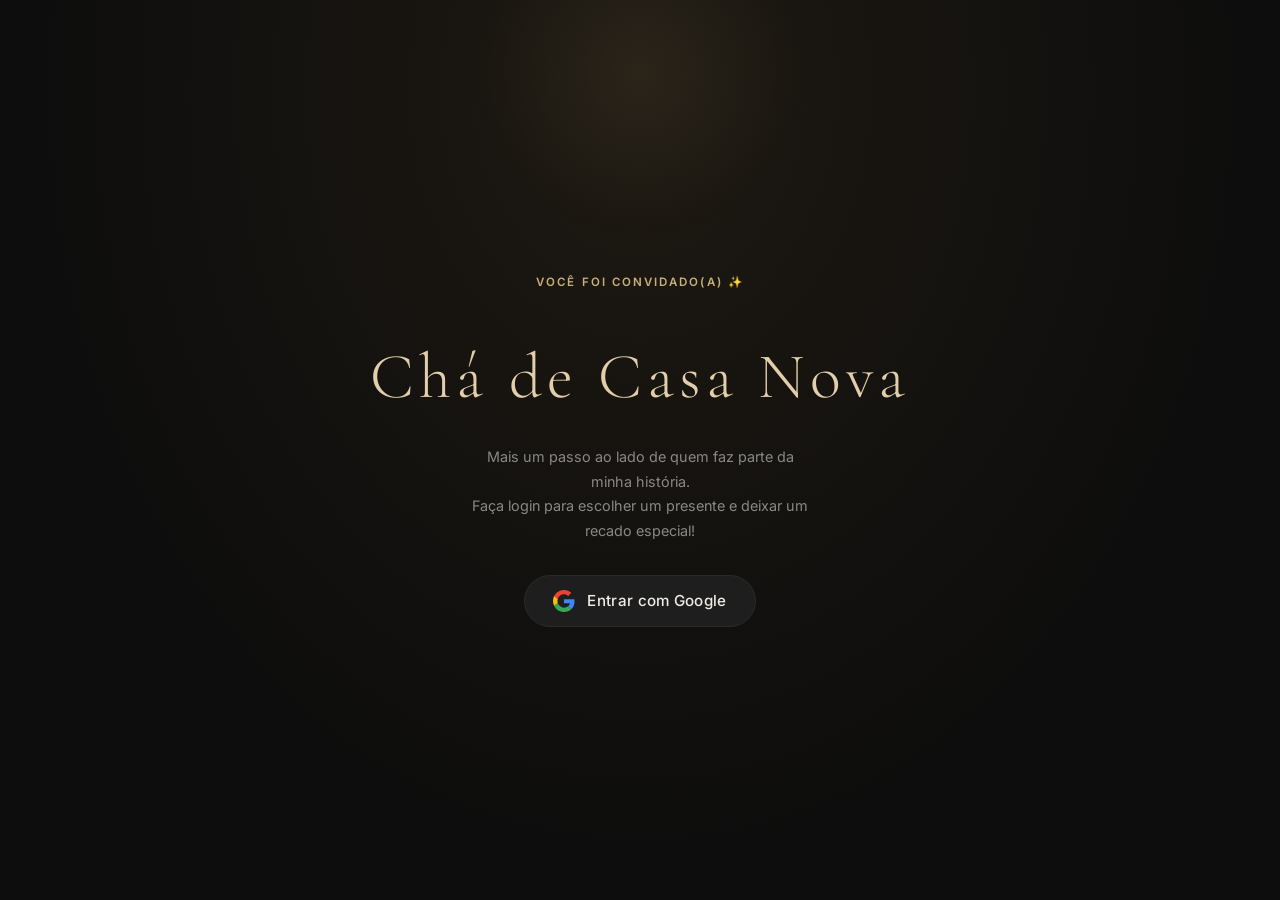
==== index.html @ faba31ab "feat: Cha de Casa Nova - cardapio de presentes e mural de recados" ====
<!DOCTYPE html>
<html lang="pt-BR">
<head>
  <meta charset="UTF-8" />
  <meta name="viewport" content="width=device-width, initial-scale=1.0" />
  <title>Chá de Casa Nova 🏡</title>
  <meta name="description" content="Cardápio de presentes e mural de recados para o Chá de Casa Nova. Entre com sua conta Google para participar!" />
  <link rel="preconnect" href="https://fonts.googleapis.com" />
  <link rel="preconnect" href="https://fonts.gstatic.com" crossorigin />
  <link rel="stylesheet" href="style.css" />

  <!-- Favicon emoji -->
  <link rel="icon" href="data:image/svg+xml,<svg xmlns='http://www.w3.org/2000/svg' viewBox='0 0 100 100'><text y='.9em' font-size='90'>🏡</text></svg>" />
</head>
<body>

<!-- ── Login Overlay ──────────────────────────────────── -->
<div id="login-overlay">
  <div class="hero-ornament hero-ornament--top"></div>
  <p class="hero-tag">Você foi convidado(a) ✨</p>
  <h1 class="login-logo">Chá de Casa Nova</h1>
  <p class="login-sub">
    Mais um passo ao lado de quem faz parte da minha história.<br/>
    Faça login para escolher um presente e deixar um recado especial!
  </p>
  <button class="btn-google" id="btn-login">
    <!-- Google G icon -->
    <svg viewBox="0 0 48 48" xmlns="http://www.w3.org/2000/svg">
      <path fill="#EA4335" d="M24 9.5c3.54 0 6.71 1.22 9.21 3.6l6.85-6.85C35.9 2.38 30.47 0 24 0 14.62 0 6.51 5.38 2.56 13.22l7.98 6.19C12.43 13.72 17.74 9.5 24 9.5z"/>
      <path fill="#4285F4" d="M46.98 24.55c0-1.57-.15-3.09-.38-4.55H24v9.02h12.94c-.58 2.96-2.26 5.48-4.78 7.18l7.73 6c4.51-4.18 7.09-10.36 7.09-17.65z"/>
      <path fill="#FBBC05" d="M10.53 28.59c-.48-1.45-.76-2.99-.76-4.59s.27-3.14.76-4.59l-7.98-6.19C.92 16.46 0 20.12 0 24c0 3.88.92 7.54 2.56 10.78l7.97-6.19z"/>
      <path fill="#34A853" d="M24 48c6.48 0 11.93-2.13 15.89-5.81l-7.73-6c-2.15 1.45-4.92 2.3-8.16 2.3-6.26 0-11.57-4.22-13.47-9.91l-7.98 6.19C6.51 42.62 14.62 48 24 48z"/>
      <path fill="none" d="M0 0h48v48H0z"/>
    </svg>
    Entrar com Google
  </button>
</div>

<!-- ── App ────────────────────────────────────────────── -->
<div id="app" style="display:none;">

  <!-- User Bar -->
  <div id="user-bar" class="hidden">
    <img class="user-avatar" id="user-avatar" src="" alt="Foto" />
    <span class="user-name" id="user-name">…</span>
    <a href="admin.html" id="admin-link" style="display:none; font-size:.78rem; color:var(--gold); text-decoration:none; margin-right:.5rem;">Admin ↗</a>
    <button class="btn-signout" id="btn-signout">Sair</button>
  </div>

  <!-- Hero Header -->
  <header id="hero">
    <div class="hero-ornament hero-ornament--top"></div>
    <p class="hero-tag">Chá de Casa Nova 🏡</p>
    <h1 class="hero-title">Um novo <span>lar</span>,<br/>um novo começo.</h1>
    <p class="hero-msg">
      Mais um passo ao lado de quem faz parte da minha história.
      Venha viver esse momento comigo! 🏡✨
    </p>
    <div class="hero-details">
      <span class="hero-detail">
        <svg viewBox="0 0 24 24" fill="none" stroke="currentColor" stroke-width="2"><path d="M12 2C8.13 2 5 5.13 5 9c0 5.25 7 13 7 13s7-7.75 7-13c0-3.87-3.13-7-7-7zm0 9.5c-1.38 0-2.5-1.12-2.5-2.5s1.12-2.5 2.5-2.5 2.5 1.12 2.5 2.5-1.12 2.5-2.5 2.5z"/></svg>
        Rua Dom Pedro II, Nº 91, Centro
      </span>
      <span class="hero-detail">
        <svg viewBox="0 0 24 24" fill="none" stroke="currentColor" stroke-width="2"><rect x="3" y="4" width="18" height="18" rx="2" ry="2"/><line x1="16" y1="2" x2="16" y2="6"/><line x1="8" y1="2" x2="8" y2="6"/><line x1="3" y1="10" x2="21" y2="10"/></svg>
        29 de Março de 2026
      </span>
      <span class="hero-detail">
        <svg viewBox="0 0 24 24" fill="none" stroke="currentColor" stroke-width="2"><circle cx="12" cy="12" r="10"/><polyline points="12 6 12 12 16 14"/></svg>
        15h00
      </span>
    </div>
  </header>

  <!-- Gift Section -->
  <main class="section" id="gifts-section">
    <span class="section-label">Cardápio de Presentes</span>
    <h2 class="section-title">Qual item você escolhe?</h2>
    <p class="section-desc">
      Clique em "Escolher" para reservar um item. Apenas um item por vez.
      Você pode trocar sua escolha quando quiser.
    </p>
    <div id="gift-grid">
      <div class="spinner"></div>
    </div>
  </main>

  <div class="divider"></div>

  <!-- Message Board -->
  <section id="message-section">
    <div class="section">
      <span class="section-label">Mural de Recados</span>
      <h2 class="section-title">Deixe sua mensagem especial</h2>
      <p class="section-desc">
        Deixe aqui um desejo, dica ou palavra especial para essa nova etapa. 💬
      </p>
      <div class="msg-form">
        <textarea
          class="msg-textarea"
          id="msg-input"
          placeholder="Escreva sua mensagem... (ex: Que seu novo lar seja cheio de amor e alegria!)"
          maxlength="300"
          rows="3"
        ></textarea>
        <button class="btn-send" id="btn-send-msg">Enviar ✈</button>
      </div>
    </div>

    <!-- Balloon Mural -->
    <div id="mural">
      <p class="mural-empty" id="mural-empty">As mensagens dos convidados aparecerão aqui ✨</p>
    </div>
  </section>

  <footer>
    Feito com 🤍 para celebrar essa nova fase &nbsp;·&nbsp;
    <span>Chá de Casa Nova 2026</span>
  </footer>
</div>

<!-- Toast -->
<div id="toast"></div>

<script type="module" src="index.js"></script>
</body>
</html>
---- style.css ----
/* style.css — Chá de Casa Nova */

/* ── Google Fonts ─────────────────────────────────────── */
@import url('https://fonts.googleapis.com/css2?family=Cormorant+Garamond:ital,wght@0,300;0,400;0,600;1,300;1,400&family=Inter:wght@300;400;500;600&display=swap');

/* ── Design Tokens ────────────────────────────────────── */
:root {
  --bg:          #0d0d0d;
  --surface:     #141414;
  --surface2:    #1e1e1e;
  --border:      #2a2a2a;
  --gold:        #c9b07a;
  --gold-light:  #e2ceaa;
  --text:        #f0ebe4;
  --text-muted:  #888;
  --text-dim:    #555;
  --white:       #ffffff;
  --radius:      14px;
  --radius-sm:   8px;
  --shadow:      0 4px 32px rgba(0,0,0,.55);
  --font-serif:  'Cormorant Garamond', Georgia, serif;
  --font-sans:   'Inter', system-ui, sans-serif;
  --transition:  .25s ease;
}

/* ── Reset ────────────────────────────────────────────── */
*, *::before, *::after { box-sizing: border-box; margin: 0; padding: 0; }
html { scroll-behavior: smooth; }

body {
  font-family: var(--font-sans);
  background: var(--bg);
  color: var(--text);
  min-height: 100vh;
  line-height: 1.6;
  -webkit-font-smoothing: antialiased;
}

img { display: block; max-width: 100%; }
button { cursor: pointer; font-family: inherit; }

/* ── Login Overlay ────────────────────────────────────── */
#login-overlay {
  position: fixed;
  inset: 0;
  z-index: 200;
  display: flex;
  flex-direction: column;
  align-items: center;
  justify-content: center;
  gap: 2rem;
  background: radial-gradient(ellipse at 50% 10%, #1e1912 0%, #0d0d0d 70%);
  text-align: center;
  padding: 2rem;
}

#login-overlay.hidden { display: none; }

.login-logo {
  font-family: var(--font-serif);
  font-size: clamp(2.4rem, 6vw, 4rem);
  font-weight: 300;
  letter-spacing: .08em;
  color: var(--gold-light);
  line-height: 1.15;
}

.login-sub {
  font-size: .9rem;
  color: var(--text-muted);
  max-width: 340px;
  line-height: 1.7;
}

.btn-google {
  display: flex;
  align-items: center;
  gap: .75rem;
  padding: .85rem 1.8rem;
  background: var(--surface2);
  border: 1px solid var(--border);
  border-radius: 50px;
  color: var(--text);
  font-size: .95rem;
  font-weight: 500;
  letter-spacing: .02em;
  transition: background var(--transition), border-color var(--transition), transform var(--transition);
}

.btn-google:hover {
  background: #2a2a2a;
  border-color: var(--gold);
  transform: translateY(-2px);
}

.btn-google svg { width: 22px; height: 22px; flex-shrink: 0; }

/* ── Layout Wrapper ───────────────────────────────────── */
#app { display: flex; flex-direction: column; min-height: 100vh; }

/* ── Hero Header ──────────────────────────────────────── */
#hero {
  position: relative;
  display: flex;
  flex-direction: column;
  align-items: center;
  justify-content: center;
  text-align: center;
  padding: 5rem 1.5rem 4rem;
  overflow: hidden;
  background: radial-gradient(ellipse at 50% 0%, #1e1912 0%, #0d0d0d 65%);
  border-bottom: 1px solid var(--border);
}

.hero-ornament {
  position: absolute;
  width: 340px;
  height: 340px;
  border-radius: 50%;
  background: radial-gradient(circle, rgba(201,176,122,.08) 0%, transparent 70%);
  pointer-events: none;
}
.hero-ornament--top    { top: -100px; left: 50%; transform: translateX(-50%); }

.hero-tag {
  font-family: var(--font-sans);
  font-size: .72rem;
  font-weight: 600;
  letter-spacing: .18em;
  text-transform: uppercase;
  color: var(--gold);
  margin-bottom: 1rem;
}

.hero-title {
  font-family: var(--font-serif);
  font-size: clamp(2.6rem, 7vw, 5rem);
  font-weight: 300;
  line-height: 1.1;
  color: var(--white);
  letter-spacing: .03em;
  margin-bottom: 1.25rem;
}

.hero-title span { color: var(--gold-light); font-style: italic; }

.hero-msg {
  font-size: clamp(.9rem, 2vw, 1.05rem);
  color: var(--text-muted);
  max-width: 520px;
  line-height: 1.8;
  margin-bottom: 2rem;
}

.hero-details {
  display: flex;
  flex-wrap: wrap;
  gap: .5rem 1.5rem;
  justify-content: center;
}

.hero-detail {
  display: flex;
  align-items: center;
  gap: .45rem;
  font-size: .82rem;
  color: var(--text-muted);
  border: 1px solid var(--border);
  border-radius: 50px;
  padding: .35rem .9rem;
  background: rgba(255,255,255,.02);
  letter-spacing: .02em;
}

.hero-detail svg { width:14px; height:14px; color: var(--gold); flex-shrink:0; }

/* ── User Bar ─────────────────────────────────────────── */
#user-bar {
  display: flex;
  align-items: center;
  gap: .75rem;
  padding: .75rem 1.5rem;
  background: var(--surface);
  border-bottom: 1px solid var(--border);
  position: sticky;
  top: 0;
  z-index: 100;
}

#user-bar.hidden { display: none; }

.user-avatar {
  width: 34px;
  height: 34px;
  border-radius: 50%;
  border: 2px solid var(--gold);
  object-fit: cover;
}

.user-name {
  font-size: .85rem;
  font-weight: 500;
  flex: 1;
  white-space: nowrap;
  overflow: hidden;
  text-overflow: ellipsis;
}

.btn-signout {
  font-size: .78rem;
  padding: .3rem .85rem;
  background: transparent;
  border: 1px solid var(--border);
  border-radius: 50px;
  color: var(--text-muted);
  transition: border-color var(--transition), color var(--transition);
}
.btn-signout:hover { border-color: var(--gold); color: var(--gold); }

/* ── Sections ─────────────────────────────────────────── */
.section {
  padding: 3.5rem 1.25rem;
  max-width: 1100px;
  margin: 0 auto;
  width: 100%;
}

.section-label {
  font-size: .72rem;
  font-weight: 600;
  letter-spacing: .18em;
  text-transform: uppercase;
  color: var(--gold);
  display: block;
  margin-bottom: .5rem;
}

.section-title {
  font-family: var(--font-serif);
  font-size: clamp(1.6rem, 4vw, 2.4rem);
  font-weight: 300;
  color: var(--white);
  margin-bottom: .75rem;
  line-height: 1.2;
}

.section-desc {
  font-size: .9rem;
  color: var(--text-muted);
  max-width: 520px;
  line-height: 1.7;
  margin-bottom: 2.5rem;
}

/* ── Gift Grid ────────────────────────────────────────── */
#gift-grid {
  display: grid;
  grid-template-columns: repeat(auto-fill, minmax(240px, 1fr));
  gap: 1rem;
}

.gift-card {
  background: var(--surface);
  border: 1px solid var(--border);
  border-radius: var(--radius);
  padding: 1.25rem 1.25rem 1rem;
  display: flex;
  flex-direction: column;
  gap: .75rem;
  transition: border-color var(--transition), transform var(--transition), box-shadow var(--transition);
  position: relative;
  overflow: hidden;
}

.gift-card::before {
  content: '';
  position: absolute;
  inset: 0;
  background: linear-gradient(135deg, rgba(201,176,122,.04) 0%, transparent 60%);
  pointer-events: none;
}

.gift-card:hover {
  border-color: rgba(201,176,122,.35);
  transform: translateY(-3px);
  box-shadow: 0 12px 32px rgba(0,0,0,.4);
}

.gift-card.is-chosen {
  border-color: rgba(201,176,122,.25);
  background: #161510;
}

.gift-card.is-mine {
  border-color: rgba(201,176,122,.55);
}

.gift-icon {
  font-size: 1.6rem;
  line-height: 1;
}

.gift-name {
  font-family: var(--font-serif);
  font-size: 1.05rem;
  font-weight: 400;
  color: var(--white);
  line-height: 1.3;
  flex: 1;
}

.gift-status {
  font-size: .75rem;
  color: var(--gold);
  display: flex;
  align-items: center;
  gap: .35rem;
  min-height: 1.2rem;
}

.gift-status svg { width:12px; height:12px; }

.gift-custom-wrap {
  display: none;
  flex-direction: column;
  gap: .5rem;
}
.gift-custom-wrap.visible { display: flex; }

.gift-custom-input {
  width: 100%;
  padding: .5rem .75rem;
  background: var(--surface2);
  border: 1px solid var(--border);
  border-radius: var(--radius-sm);
  color: var(--text);
  font-size: .85rem;
  font-family: inherit;
  resize: none;
  outline: none;
  transition: border-color var(--transition);
}
.gift-custom-input:focus { border-color: var(--gold); }

.gift-actions { display: flex; gap: .5rem; flex-wrap: wrap; }

.btn-choose, .btn-swap {
  padding: .45rem 1rem;
  border-radius: 50px;
  font-size: .8rem;
  font-weight: 500;
  border: none;
  transition: background var(--transition), transform var(--transition);
}

.btn-choose {
  background: var(--gold);
  color: #0d0d0d;
}
.btn-choose:hover { background: var(--gold-light); transform: scale(1.04); }

.btn-swap {
  background: transparent;
  border: 1px solid var(--border);
  color: var(--text-muted);
}
.btn-swap:hover { border-color: var(--gold); color: var(--gold); }

/* ── Divider ──────────────────────────────────────────── */
.divider {
  height: 1px;
  background: linear-gradient(90deg, transparent 0%, var(--border) 30%, var(--border) 70%, transparent 100%);
  margin: 0 1.25rem;
}

/* ── Message Board ────────────────────────────────────── */
#message-section { padding: 3.5rem 1.25rem 0; }
#message-section .section { padding-bottom: 0; }

.msg-form {
  display: flex;
  flex-direction: column;
  gap: .75rem;
  max-width: 600px;
}

.msg-textarea {
  width: 100%;
  min-height: 90px;
  padding: .85rem 1rem;
  background: var(--surface);
  border: 1px solid var(--border);
  border-radius: var(--radius);
  color: var(--text);
  font-size: .9rem;
  font-family: inherit;
  resize: none;
  outline: none;
  transition: border-color var(--transition);
}
.msg-textarea:focus { border-color: var(--gold); }
.msg-textarea::placeholder { color: var(--text-dim); }

.btn-send {
  align-self: flex-start;
  padding: .65rem 1.75rem;
  background: var(--gold);
  color: #0d0d0d;
  border: none;
  border-radius: 50px;
  font-size: .88rem;
  font-weight: 600;
  letter-spacing: .04em;
  transition: background var(--transition), transform var(--transition);
}
.btn-send:hover { background: var(--gold-light); transform: translateY(-2px); }
.btn-send:disabled { opacity: .5; cursor: not-allowed; transform: none; }

/* ── Balloon Mural ────────────────────────────────────── */
#mural {
  position: relative;
  width: 100%;
  min-height: 520px;
  overflow: hidden;
  margin-top: 2.5rem;
  border-top: 1px solid var(--border);
  background: radial-gradient(ellipse at 60% 40%, #0f0f0d 0%, #0d0d0d 100%);
}

.mural-empty {
  position: absolute;
  inset: 0;
  display: flex;
  align-items: center;
  justify-content: center;
  color: var(--text-dim);
  font-size: .9rem;
  font-style: italic;
  pointer-events: none;
}

/* Balloon */
.balloon {
  position: absolute;
  display: flex;
  flex-direction: column;
  align-items: center;
  gap: .5rem;
  animation: floatBalloon var(--dur, 12s) ease-in-out var(--delay, 0s) infinite alternate;
  will-change: transform;
  max-width: 172px;
}

.balloon-inner {
  background: var(--surface2);
  border: 1px solid rgba(201,176,122,.22);
  border-radius: 18px 18px 18px 4px;
  padding: .75rem .9rem;
  box-shadow: 0 6px 24px rgba(0,0,0,.55);
  max-width: 172px;
  word-break: break-word;
  text-align: left;
  position: relative;
  backdrop-filter: blur(4px);
}

.balloon-inner::after {
  content: '';
  position: absolute;
  bottom: -8px;
  left: 16px;
  border: 8px solid transparent;
  border-top-color: rgba(201,176,122,.22);
}

.balloon-user {
  display: flex;
  align-items: center;
  gap: .5rem;
  margin-bottom: .4rem;
}

.balloon-avatar {
  width: 26px;
  height: 26px;
  border-radius: 50%;
  border: 1.5px solid var(--gold);
  object-fit: cover;
  flex-shrink: 0;
}

.balloon-name {
  font-size: .7rem;
  font-weight: 600;
  color: var(--gold-light);
  white-space: nowrap;
  overflow: hidden;
  text-overflow: ellipsis;
  max-width: 110px;
}

.balloon-text {
  font-size: .8rem;
  color: var(--text);
  line-height: 1.5;
}

.balloon-string {
  width: 2px;
  height: 28px;
  background: linear-gradient(to bottom, rgba(201,176,122,.3), transparent);
  border-radius: 1px;
}

/* Float animation — each balloon moves independently via CSS vars */
@keyframes floatBalloon {
  0%   { transform: translate(0, 0) rotate(var(--rot-from, -1.5deg)); }
  33%  { transform: translate(var(--tx1, 10px), var(--ty1, -18px)) rotate(var(--rot-mid, 1deg)); }
  66%  { transform: translate(var(--tx2, -8px), var(--ty2, -6px)) rotate(var(--rot-from, -1deg)); }
  100% { transform: translate(var(--tx3, 4px), var(--ty3, -24px)) rotate(var(--rot-to, 2deg)); }
}

/* ── Footer ───────────────────────────────────────────── */
footer {
  text-align: center;
  padding: 1.5rem;
  color: var(--text-dim);
  font-size: .75rem;
  border-top: 1px solid var(--border);
  margin-top: auto;
  letter-spacing: .06em;
}

footer span { color: var(--gold); }

/* ── Admin Page ───────────────────────────────────────── */
.admin-wrapper {
  max-width: 900px;
  margin: 0 auto;
  padding: 2rem 1.25rem;
  display: flex;
  flex-direction: column;
  gap: 2rem;
}

.admin-header {
  display: flex;
  align-items: center;
  justify-content: space-between;
  flex-wrap: wrap;
  gap: 1rem;
  border-bottom: 1px solid var(--border);
  padding-bottom: 1.25rem;
}

.admin-title {
  font-family: var(--font-serif);
  font-size: 1.8rem;
  font-weight: 300;
  color: var(--white);
}

.admin-title small {
  display: block;
  font-family: var(--font-sans);
  font-size: .72rem;
  color: var(--gold);
  letter-spacing: .14em;
  text-transform: uppercase;
  font-weight: 600;
}

.admin-card {
  background: var(--surface);
  border: 1px solid var(--border);
  border-radius: var(--radius);
  overflow: hidden;
}

.admin-card-header {
  padding: 1rem 1.25rem;
  border-bottom: 1px solid var(--border);
  display: flex;
  align-items: center;
  justify-content: space-between;
}

.admin-card-title {
  font-size: .8rem;
  font-weight: 600;
  letter-spacing: .12em;
  text-transform: uppercase;
  color: var(--gold);
}

.admin-badge {
  font-size: .72rem;
  background: var(--surface2);
  border: 1px solid var(--border);
  border-radius: 50px;
  padding: .2rem .65rem;
  color: var(--text-muted);
}

/* Gift table */
.gift-table {
  width: 100%;
  border-collapse: collapse;
  font-size: .85rem;
}

.gift-table th {
  text-align: left;
  padding: .7rem 1.25rem;
  font-size: .72rem;
  font-weight: 600;
  letter-spacing: .1em;
  text-transform: uppercase;
  color: var(--text-dim);
  border-bottom: 1px solid var(--border);
  background: var(--surface2);
}

.gift-table td {
  padding: .75rem 1.25rem;
  border-bottom: 1px solid rgba(255,255,255,.04);
  color: var(--text);
  vertical-align: middle;
}

.gift-table tr:last-child td { border-bottom: none; }
.gift-table tr:hover td { background: rgba(255,255,255,.02); }

.status-badge {
  display: inline-flex;
  align-items: center;
  gap: .3rem;
  font-size: .72rem;
  padding: .2rem .6rem;
  border-radius: 50px;
  font-weight: 500;
}

.status-badge.free {
  background: rgba(255,255,255,.05);
  color: var(--text-dim);
  border: 1px solid var(--border);
}

.status-badge.taken {
  background: rgba(201,176,122,.1);
  color: var(--gold-light);
  border: 1px solid rgba(201,176,122,.2);
}

/* Messages admin list */
.msg-list { display: flex; flex-direction: column; }

.msg-item {
  display: flex;
  align-items: flex-start;
  gap: 1rem;
  padding: .9rem 1.25rem;
  border-bottom: 1px solid rgba(255,255,255,.04);
  transition: background var(--transition);
}
.msg-item:last-child { border-bottom: none; }
.msg-item:hover { background: rgba(255,255,255,.02); }

.msg-item-avatar {
  width: 36px;
  height: 36px;
  border-radius: 50%;
  border: 1.5px solid var(--gold);
  object-fit: cover;
  flex-shrink: 0;
}

.msg-item-body { flex: 1; min-width: 0; }

.msg-item-meta {
  display: flex;
  align-items: center;
  gap: .5rem;
  margin-bottom: .25rem;
}

.msg-item-name { font-size: .8rem; font-weight: 600; color: var(--gold-light); }
.msg-item-time { font-size: .7rem; color: var(--text-dim); }
.msg-item-text { font-size: .85rem; color: var(--text); line-height: 1.5; word-break: break-word; }

.btn-delete {
  padding: .3rem .7rem;
  background: transparent;
  border: 1px solid #3a1a1a;
  border-radius: var(--radius-sm);
  color: #c97a7a;
  font-size: .75rem;
  flex-shrink: 0;
  transition: background var(--transition), border-color var(--transition);
}
.btn-delete:hover { background: rgba(201,50,50,.15); border-color: #c97a7a; }

/* ── Toast ────────────────────────────────────────────── */
#toast {
  position: fixed;
  bottom: 2rem;
  left: 50%;
  transform: translateX(-50%) translateY(20px);
  background: var(--surface2);
  border: 1px solid var(--border);
  border-radius: 50px;
  padding: .65rem 1.4rem;
  font-size: .85rem;
  color: var(--text);
  pointer-events: none;
  opacity: 0;
  transition: opacity .3s ease, transform .3s ease;
  z-index: 300;
  white-space: nowrap;
  box-shadow: var(--shadow);
}
#toast.show {
  opacity: 1;
  transform: translateX(-50%) translateY(0);
}

/* ── Loading Spinner ──────────────────────────────────── */
.spinner {
  width: 44px;
  height: 44px;
  border: 3px solid var(--border);
  border-top-color: var(--gold);
  border-radius: 50%;
  animation: spin .8s linear infinite;
  margin: 3rem auto;
}
@keyframes spin { to { transform: rotate(360deg); } }

/* ── Responsive ───────────────────────────────────────── */
@media (max-width: 600px) {
  #gift-grid { grid-template-columns: repeat(auto-fill, minmax(160px, 1fr)); }
  .balloon { max-width: 140px; }
  .balloon-inner { padding: .6rem .75rem; max-width: 140px; }
  .balloon-text { font-size: .75rem; }
  #mural { min-height: 400px; }
  .gift-table th, .gift-table td { padding: .6rem .75rem; }
}

@media (min-width: 768px) {
  .msg-form { flex-direction: row; align-items: flex-end; }
  .msg-form .msg-textarea { flex: 1; min-height: 60px; }
  .btn-send { align-self: auto; white-space: nowrap; }
}
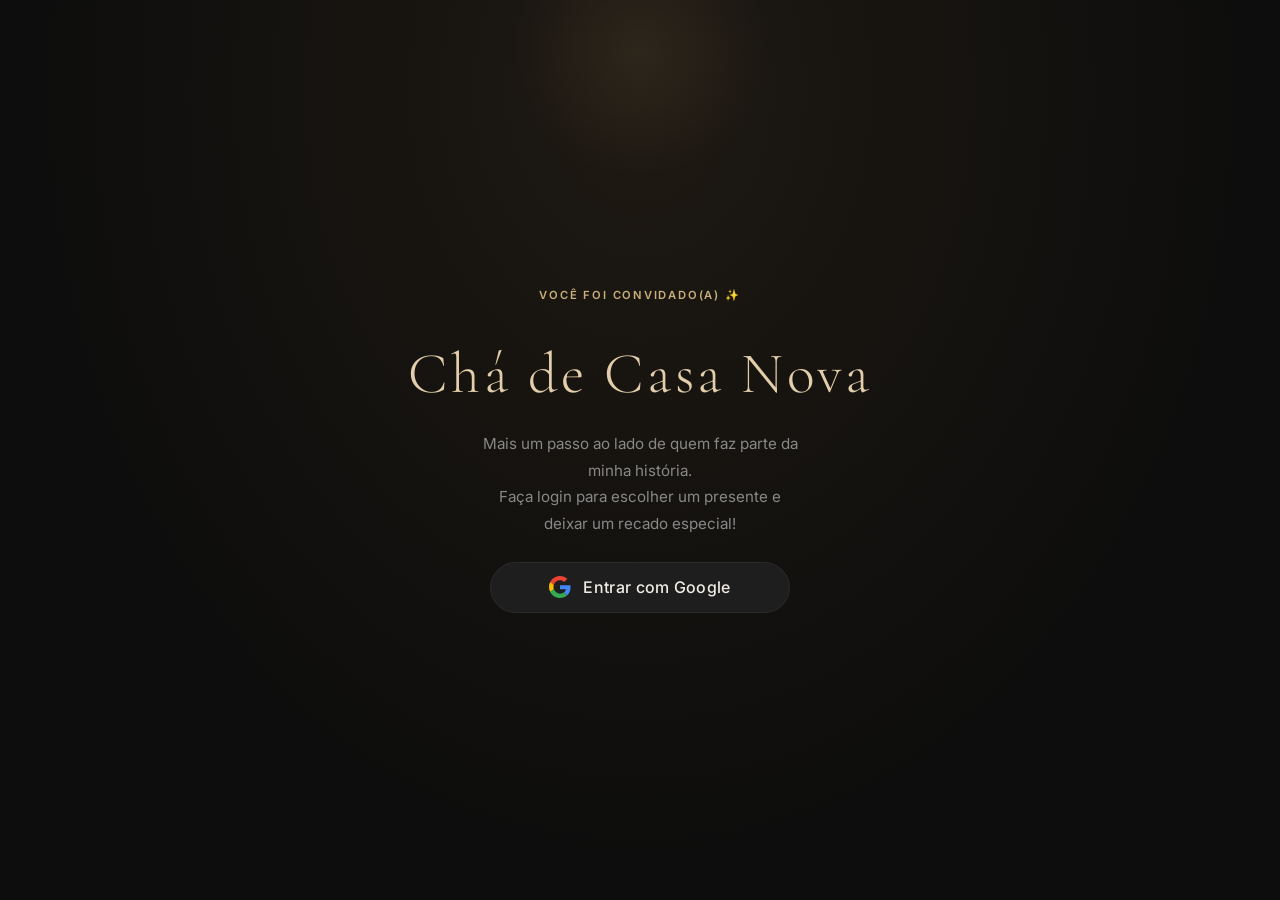
==== commit 957b68d4: "feat: add dedicated 'Outras Contribuições' section and admin moderation" ====
--- a/index.html
+++ b/index.html
@@ -1,127 +1,165 @@
 <!DOCTYPE html>
 <html lang="pt-BR">
+
 <head>
   <meta charset="UTF-8" />
   <meta name="viewport" content="width=device-width, initial-scale=1.0" />
   <title>Chá de Casa Nova 🏡</title>
-  <meta name="description" content="Cardápio de presentes e mural de recados para o Chá de Casa Nova. Entre com sua conta Google para participar!" />
+  <meta name="description"
+    content="Cardápio de presentes e mural de recados para o Chá de Casa Nova. Entre com sua conta Google para participar!" />
   <link rel="preconnect" href="https://fonts.googleapis.com" />
   <link rel="preconnect" href="https://fonts.gstatic.com" crossorigin />
   <link rel="stylesheet" href="style.css" />
 
   <!-- Favicon emoji -->
-  <link rel="icon" href="data:image/svg+xml,<svg xmlns='http://www.w3.org/2000/svg' viewBox='0 0 100 100'><text y='.9em' font-size='90'>🏡</text></svg>" />
+  <link rel="icon"
+    href="data:image/svg+xml,<svg xmlns='http://www.w3.org/2000/svg' viewBox='0 0 100 100'><text y='.9em' font-size='90'>🏡</text></svg>" />
 </head>
+
 <body>
 
-<!-- ── Login Overlay ──────────────────────────────────── -->
-<div id="login-overlay">
-  <div class="hero-ornament hero-ornament--top"></div>
-  <p class="hero-tag">Você foi convidado(a) ✨</p>
-  <h1 class="login-logo">Chá de Casa Nova</h1>
-  <p class="login-sub">
-    Mais um passo ao lado de quem faz parte da minha história.<br/>
-    Faça login para escolher um presente e deixar um recado especial!
-  </p>
-  <button class="btn-google" id="btn-login">
-    <!-- Google G icon -->
-    <svg viewBox="0 0 48 48" xmlns="http://www.w3.org/2000/svg">
-      <path fill="#EA4335" d="M24 9.5c3.54 0 6.71 1.22 9.21 3.6l6.85-6.85C35.9 2.38 30.47 0 24 0 14.62 0 6.51 5.38 2.56 13.22l7.98 6.19C12.43 13.72 17.74 9.5 24 9.5z"/>
-      <path fill="#4285F4" d="M46.98 24.55c0-1.57-.15-3.09-.38-4.55H24v9.02h12.94c-.58 2.96-2.26 5.48-4.78 7.18l7.73 6c4.51-4.18 7.09-10.36 7.09-17.65z"/>
-      <path fill="#FBBC05" d="M10.53 28.59c-.48-1.45-.76-2.99-.76-4.59s.27-3.14.76-4.59l-7.98-6.19C.92 16.46 0 20.12 0 24c0 3.88.92 7.54 2.56 10.78l7.97-6.19z"/>
-      <path fill="#34A853" d="M24 48c6.48 0 11.93-2.13 15.89-5.81l-7.73-6c-2.15 1.45-4.92 2.3-8.16 2.3-6.26 0-11.57-4.22-13.47-9.91l-7.98 6.19C6.51 42.62 14.62 48 24 48z"/>
-      <path fill="none" d="M0 0h48v48H0z"/>
-    </svg>
-    Entrar com Google
-  </button>
-</div>
-
-<!-- ── App ────────────────────────────────────────────── -->
-<div id="app" style="display:none;">
-
-  <!-- User Bar -->
-  <div id="user-bar" class="hidden">
-    <img class="user-avatar" id="user-avatar" src="" alt="Foto" />
-    <span class="user-name" id="user-name">…</span>
-    <a href="admin.html" id="admin-link" style="display:none; font-size:.78rem; color:var(--gold); text-decoration:none; margin-right:.5rem;">Admin ↗</a>
-    <button class="btn-signout" id="btn-signout">Sair</button>
+  <!-- ── Login Overlay ──────────────────────────────────── -->
+  <div id="login-overlay">
+    <div class="hero-ornament hero-ornament--top"></div>
+    <p class="hero-tag">Você foi convidado(a) ✨</p>
+    <h1 class="login-logo">Chá de Casa Nova</h1>
+    <p class="login-sub">
+      Mais um passo ao lado de quem faz parte da minha história.<br />
+      Faça login para escolher um presente e deixar um recado especial!
+    </p>
+    <button class="btn-google" id="btn-login">
+      <!-- Google G icon -->
+      <svg viewBox="0 0 48 48" xmlns="http://www.w3.org/2000/svg">
+        <path fill="#EA4335"
+          d="M24 9.5c3.54 0 6.71 1.22 9.21 3.6l6.85-6.85C35.9 2.38 30.47 0 24 0 14.62 0 6.51 5.38 2.56 13.22l7.98 6.19C12.43 13.72 17.74 9.5 24 9.5z" />
+        <path fill="#4285F4"
+          d="M46.98 24.55c0-1.57-.15-3.09-.38-4.55H24v9.02h12.94c-.58 2.96-2.26 5.48-4.78 7.18l7.73 6c4.51-4.18 7.09-10.36 7.09-17.65z" />
+        <path fill="#FBBC05"
+          d="M10.53 28.59c-.48-1.45-.76-2.99-.76-4.59s.27-3.14.76-4.59l-7.98-6.19C.92 16.46 0 20.12 0 24c0 3.88.92 7.54 2.56 10.78l7.97-6.19z" />
+        <path fill="#34A853"
+          d="M24 48c6.48 0 11.93-2.13 15.89-5.81l-7.73-6c-2.15 1.45-4.92 2.3-8.16 2.3-6.26 0-11.57-4.22-13.47-9.91l-7.98 6.19C6.51 42.62 14.62 48 24 48z" />
+        <path fill="none" d="M0 0h48v48H0z" />
+      </svg>
+      Entrar com Google
+    </button>
   </div>
 
-  <!-- Hero Header -->
-  <header id="hero">
-    <div class="hero-ornament hero-ornament--top"></div>
-    <p class="hero-tag">Chá de Casa Nova 🏡</p>
-    <h1 class="hero-title">Um novo <span>lar</span>,<br/>um novo começo.</h1>
-    <p class="hero-msg">
-      Mais um passo ao lado de quem faz parte da minha história.
-      Venha viver esse momento comigo! 🏡✨
-    </p>
-    <div class="hero-details">
-      <span class="hero-detail">
-        <svg viewBox="0 0 24 24" fill="none" stroke="currentColor" stroke-width="2"><path d="M12 2C8.13 2 5 5.13 5 9c0 5.25 7 13 7 13s7-7.75 7-13c0-3.87-3.13-7-7-7zm0 9.5c-1.38 0-2.5-1.12-2.5-2.5s1.12-2.5 2.5-2.5 2.5 1.12 2.5 2.5-1.12 2.5-2.5 2.5z"/></svg>
-        Rua Dom Pedro II, Nº 91, Centro
-      </span>
-      <span class="hero-detail">
-        <svg viewBox="0 0 24 24" fill="none" stroke="currentColor" stroke-width="2"><rect x="3" y="4" width="18" height="18" rx="2" ry="2"/><line x1="16" y1="2" x2="16" y2="6"/><line x1="8" y1="2" x2="8" y2="6"/><line x1="3" y1="10" x2="21" y2="10"/></svg>
-        29 de Março de 2026
-      </span>
-      <span class="hero-detail">
-        <svg viewBox="0 0 24 24" fill="none" stroke="currentColor" stroke-width="2"><circle cx="12" cy="12" r="10"/><polyline points="12 6 12 12 16 14"/></svg>
-        15h00
-      </span>
-    </div>
-  </header>
+  <!-- ── App ────────────────────────────────────────────── -->
+  <div id="app" style="display:none;">
 
-  <!-- Gift Section -->
-  <main class="section" id="gifts-section">
-    <span class="section-label">Cardápio de Presentes</span>
-    <h2 class="section-title">Qual item você escolhe?</h2>
-    <p class="section-desc">
-      Clique em "Escolher" para reservar um item. Apenas um item por vez.
-      Você pode trocar sua escolha quando quiser.
-    </p>
-    <div id="gift-grid">
-      <div class="spinner"></div>
-    </div>
-  </main>
-
-  <div class="divider"></div>
-
-  <!-- Message Board -->
-  <section id="message-section">
-    <div class="section">
-      <span class="section-label">Mural de Recados</span>
-      <h2 class="section-title">Deixe sua mensagem especial</h2>
-      <p class="section-desc">
-        Deixe aqui um desejo, dica ou palavra especial para essa nova etapa. 💬
-      </p>
-      <div class="msg-form">
-        <textarea
-          class="msg-textarea"
-          id="msg-input"
-          placeholder="Escreva sua mensagem... (ex: Que seu novo lar seja cheio de amor e alegria!)"
-          maxlength="300"
-          rows="3"
-        ></textarea>
-        <button class="btn-send" id="btn-send-msg">Enviar ✈</button>
-      </div>
+    <!-- User Bar -->
+    <div id="user-bar" class="hidden">
+      <img class="user-avatar" id="user-avatar" src="" alt="Foto" />
+      <span class="user-name" id="user-name">…</span>
+      <a href="admin.html" id="admin-link"
+        style="display:none; font-size:.78rem; color:var(--gold); text-decoration:none; margin-right:.5rem;">Admin ↗</a>
+      <button class="btn-signout" id="btn-signout">Sair</button>
     </div>
 
-    <!-- Balloon Mural -->
-    <div id="mural">
-      <p class="mural-empty" id="mural-empty">As mensagens dos convidados aparecerão aqui ✨</p>
-    </div>
-  </section>
+    <!-- Hero Header -->
+    <header id="hero">
+      <div class="hero-ornament hero-ornament--top"></div>
+      <p class="hero-tag">Chá de Casa Nova 🏡</p>
+      <h1 class="hero-title">Um novo <span>lar</span>,<br />um novo começo.</h1>
+      <p class="hero-msg">
+        Mais um passo ao lado de quem faz parte da minha história.
+        Venha viver esse momento comigo! 🏡✨
+      </p>
+      <div class="hero-details">
+        <span class="hero-detail">
+          <svg viewBox="0 0 24 24" fill="none" stroke="currentColor" stroke-width="2">
+            <path
+              d="M12 2C8.13 2 5 5.13 5 9c0 5.25 7 13 7 13s7-7.75 7-13c0-3.87-3.13-7-7-7zm0 9.5c-1.38 0-2.5-1.12-2.5-2.5s1.12-2.5 2.5-2.5 2.5 1.12 2.5 2.5-1.12 2.5-2.5 2.5z" />
+          </svg>
+          Rua Dom Pedro II, Nº 91, Centro
+        </span>
+        <span class="hero-detail">
+          <svg viewBox="0 0 24 24" fill="none" stroke="currentColor" stroke-width="2">
+            <rect x="3" y="4" width="18" height="18" rx="2" ry="2" />
+            <line x1="16" y1="2" x2="16" y2="6" />
+            <line x1="8" y1="2" x2="8" y2="6" />
+            <line x1="3" y1="10" x2="21" y2="10" />
+          </svg>
+          29 de Março de 2026
+        </span>
+        <span class="hero-detail">
+          <svg viewBox="0 0 24 24" fill="none" stroke="currentColor" stroke-width="2">
+            <circle cx="12" cy="12" r="10" />
+            <polyline points="12 6 12 12 16 14" />
+          </svg>
+          15h00
+        </span>
+      </div>
+    </header>
 
-  <footer>
-    Feito com 🤍 para celebrar essa nova fase &nbsp;·&nbsp;
-    <span>Chá de Casa Nova 2026</span>
-  </footer>
-</div>
+    <!-- Gift Section -->
+    <main class="section" id="gifts-section">
+      <span class="section-label">Cardápio de Presentes</span>
+      <h2 class="section-title">Qual item você escolhe?</h2>
+      <p class="section-desc">
+        Clique em "Escolher" para reservar um item. Apenas um item por vez.
+        Você pode trocar sua escolha quando quiser.
+      </p>
+      <div id="gift-grid">
+        <div class="spinner"></div>
+      </div>
+    </main>
 
-<!-- Toast -->
-<div id="toast"></div>
+    <!-- Custom Contributions Section -->
+    <section class="section" id="custom-gifts-section">
+      <span class="section-label">Outras Contribuições</span>
+      <h2 class="section-title">Não encontrou algo na lista?</h2>
+      <p class="section-desc">
+        Nos conte o que você vai trazer para que outros convidados saibam! ✨
+      </p>
 
-<script type="module" src="index.js"></script>
+      <div class="custom-gift-container">
+        <div id="custom-gift-list" class="custom-gift-list">
+          <!-- List items will be injected here -->
+        </div>
+
+        <div class="custom-gift-form">
+          <input type="text" id="custom-gift-input" placeholder="Ex: Vou levar um conjunto de copos..."
+            maxlength="100" />
+          <button id="btn-send-custom" class="btn-send-mini">Adicionar à lista</button>
+        </div>
+      </div>
+    </section>
+
+    <div class="divider"></div>
+
+    <!-- Message Board -->
+    <section id="message-section">
+      <div class="section">
+        <span class="section-label">Mural de Recados</span>
+        <h2 class="section-title">Deixe sua mensagem especial</h2>
+        <p class="section-desc">
+          Deixe aqui um desejo, dica ou palavra especial para essa nova etapa. 💬
+        </p>
+        <div class="msg-form">
+          <textarea class="msg-textarea" id="msg-input"
+            placeholder="Escreva sua mensagem... (ex: Que seu novo lar seja cheio de amor e alegria!)" maxlength="300"
+            rows="3"></textarea>
+          <button class="btn-send" id="btn-send-msg">Enviar ✈</button>
+        </div>
+      </div>
+
+      <!-- Balloon Mural -->
+      <div id="mural">
+        <p class="mural-empty" id="mural-empty">As mensagens dos convidados aparecerão aqui ✨</p>
+      </div>
+    </section>
+
+    <footer>
+      Feito com 🤍 para celebrar essa nova fase &nbsp;·&nbsp;
+      <span>Chá de Casa Nova 2026</span>
+    </footer>
+  </div>
+
+  <!-- Toast -->
+  <div id="toast"></div>
+
+  <script type="module" src="index.js"></script>
 </body>
-</html>
+
+</html>
--- a/style.css
+++ b/style.css
@@ -1,31 +1,44 @@
-/* style.css — Chá de Casa Nova */
+/* style.css — Chá de Casa Nova | Mobile-First */
 
 /* ── Google Fonts ─────────────────────────────────────── */
 @import url('https://fonts.googleapis.com/css2?family=Cormorant+Garamond:ital,wght@0,300;0,400;0,600;1,300;1,400&family=Inter:wght@300;400;500;600&display=swap');
 
 /* ── Design Tokens ────────────────────────────────────── */
 :root {
-  --bg:          #0d0d0d;
-  --surface:     #141414;
-  --surface2:    #1e1e1e;
-  --border:      #2a2a2a;
-  --gold:        #c9b07a;
-  --gold-light:  #e2ceaa;
-  --text:        #f0ebe4;
-  --text-muted:  #888;
-  --text-dim:    #555;
-  --white:       #ffffff;
-  --radius:      14px;
-  --radius-sm:   8px;
-  --shadow:      0 4px 32px rgba(0,0,0,.55);
-  --font-serif:  'Cormorant Garamond', Georgia, serif;
-  --font-sans:   'Inter', system-ui, sans-serif;
-  --transition:  .25s ease;
+  --bg: #0d0d0d;
+  --surface: #141414;
+  --surface2: #1e1e1e;
+  --border: #2a2a2a;
+  --gold: #c9b07a;
+  --gold-light: #e2ceaa;
+  --text: #f0ebe4;
+  --text-muted: #888;
+  --text-dim: #555;
+  --white: #ffffff;
+  --radius: 16px;
+  --radius-sm: 10px;
+  --shadow: 0 4px 32px rgba(0, 0, 0, .55);
+  --font-serif: 'Cormorant Garamond', Georgia, serif;
+  --font-sans: 'Inter', system-ui, sans-serif;
+  --transition: .25s ease;
+
+  /* Touch-friendly minimum tap target */
+  --tap-min: 48px;
 }
 
 /* ── Reset ────────────────────────────────────────────── */
-*, *::before, *::after { box-sizing: border-box; margin: 0; padding: 0; }
-html { scroll-behavior: smooth; }
+*,
+*::before,
+*::after {
+  box-sizing: border-box;
+  margin: 0;
+  padding: 0;
+}
+
+html {
+  scroll-behavior: smooth;
+  -webkit-text-size-adjust: 100%;
+}
 
 body {
   font-family: var(--font-sans);
@@ -34,12 +47,24 @@
   min-height: 100vh;
   line-height: 1.6;
   -webkit-font-smoothing: antialiased;
-}
-
-img { display: block; max-width: 100%; }
-button { cursor: pointer; font-family: inherit; }
-
-/* ── Login Overlay ────────────────────────────────────── */
+  /* Prevent horizontal overflow on mobile */
+  overflow-x: hidden;
+}
+
+img {
+  display: block;
+  max-width: 100%;
+}
+
+button {
+  cursor: pointer;
+  font-family: inherit;
+  border: none;
+}
+
+/* ────────────────────────────────────────────────────────
+   LOGIN OVERLAY
+──────────────────────────────────────────────────────── */
 #login-overlay {
   position: fixed;
   inset: 0;
@@ -48,157 +73,129 @@
   flex-direction: column;
   align-items: center;
   justify-content: center;
-  gap: 2rem;
+  gap: 1.5rem;
+  padding: 2rem 1.5rem;
   background: radial-gradient(ellipse at 50% 10%, #1e1912 0%, #0d0d0d 70%);
   text-align: center;
-  padding: 2rem;
-}
-
-#login-overlay.hidden { display: none; }
+  overflow-y: auto;
+}
+
+#login-overlay.hidden {
+  display: none;
+}
+
+.hero-ornament {
+  position: absolute;
+  width: 260px;
+  height: 260px;
+  border-radius: 50%;
+  background: radial-gradient(circle, rgba(201, 176, 122, .09) 0%, transparent 70%);
+  pointer-events: none;
+}
+
+.hero-ornament--top {
+  top: -80px;
+  left: 50%;
+  transform: translateX(-50%);
+}
 
 .login-logo {
   font-family: var(--font-serif);
-  font-size: clamp(2.4rem, 6vw, 4rem);
+  font-size: clamp(2.2rem, 9vw, 3.6rem);
   font-weight: 300;
-  letter-spacing: .08em;
+  letter-spacing: .06em;
   color: var(--gold-light);
   line-height: 1.15;
 }
 
 .login-sub {
-  font-size: .9rem;
+  font-size: .95rem;
   color: var(--text-muted);
-  max-width: 340px;
-  line-height: 1.7;
-}
-
+  max-width: 320px;
+  line-height: 1.75;
+}
+
+/* Google Sign-in button — large tap target */
 .btn-google {
   display: flex;
   align-items: center;
+  justify-content: center;
   gap: .75rem;
-  padding: .85rem 1.8rem;
+  width: 100%;
+  max-width: 300px;
+  min-height: var(--tap-min);
+  padding: .85rem 1.6rem;
   background: var(--surface2);
   border: 1px solid var(--border);
   border-radius: 50px;
   color: var(--text);
-  font-size: .95rem;
+  font-size: 1rem;
   font-weight: 500;
   letter-spacing: .02em;
   transition: background var(--transition), border-color var(--transition), transform var(--transition);
-}
-
-.btn-google:hover {
+  -webkit-tap-highlight-color: transparent;
+}
+
+.btn-google:active {
+  transform: scale(.97);
   background: #2a2a2a;
-  border-color: var(--gold);
-  transform: translateY(-2px);
-}
-
-.btn-google svg { width: 22px; height: 22px; flex-shrink: 0; }
-
-/* ── Layout Wrapper ───────────────────────────────────── */
-#app { display: flex; flex-direction: column; min-height: 100vh; }
-
-/* ── Hero Header ──────────────────────────────────────── */
-#hero {
-  position: relative;
+}
+
+.btn-google svg {
+  width: 22px;
+  height: 22px;
+  flex-shrink: 0;
+}
+
+/* ── Desktop ── */
+@media (min-width: 640px) {
+  .btn-google:hover {
+    background: #2a2a2a;
+    border-color: var(--gold);
+    transform: translateY(-2px);
+  }
+}
+
+/* ────────────────────────────────────────────────────────
+   APP WRAPPER
+──────────────────────────────────────────────────────── */
+#app {
   display: flex;
   flex-direction: column;
+  min-height: 100vh;
+}
+
+/* ────────────────────────────────────────────────────────
+   USER BAR — sticky, compact on mobile
+──────────────────────────────────────────────────────── */
+#user-bar {
+  display: flex;
   align-items: center;
-  justify-content: center;
-  text-align: center;
-  padding: 5rem 1.5rem 4rem;
-  overflow: hidden;
-  background: radial-gradient(ellipse at 50% 0%, #1e1912 0%, #0d0d0d 65%);
-  border-bottom: 1px solid var(--border);
-}
-
-.hero-ornament {
-  position: absolute;
-  width: 340px;
-  height: 340px;
-  border-radius: 50%;
-  background: radial-gradient(circle, rgba(201,176,122,.08) 0%, transparent 70%);
-  pointer-events: none;
-}
-.hero-ornament--top    { top: -100px; left: 50%; transform: translateX(-50%); }
-
-.hero-tag {
-  font-family: var(--font-sans);
-  font-size: .72rem;
-  font-weight: 600;
-  letter-spacing: .18em;
-  text-transform: uppercase;
-  color: var(--gold);
-  margin-bottom: 1rem;
-}
-
-.hero-title {
-  font-family: var(--font-serif);
-  font-size: clamp(2.6rem, 7vw, 5rem);
-  font-weight: 300;
-  line-height: 1.1;
-  color: var(--white);
-  letter-spacing: .03em;
-  margin-bottom: 1.25rem;
-}
-
-.hero-title span { color: var(--gold-light); font-style: italic; }
-
-.hero-msg {
-  font-size: clamp(.9rem, 2vw, 1.05rem);
-  color: var(--text-muted);
-  max-width: 520px;
-  line-height: 1.8;
-  margin-bottom: 2rem;
-}
-
-.hero-details {
-  display: flex;
-  flex-wrap: wrap;
-  gap: .5rem 1.5rem;
-  justify-content: center;
-}
-
-.hero-detail {
-  display: flex;
-  align-items: center;
-  gap: .45rem;
-  font-size: .82rem;
-  color: var(--text-muted);
-  border: 1px solid var(--border);
-  border-radius: 50px;
-  padding: .35rem .9rem;
-  background: rgba(255,255,255,.02);
-  letter-spacing: .02em;
-}
-
-.hero-detail svg { width:14px; height:14px; color: var(--gold); flex-shrink:0; }
-
-/* ── User Bar ─────────────────────────────────────────── */
-#user-bar {
-  display: flex;
-  align-items: center;
-  gap: .75rem;
-  padding: .75rem 1.5rem;
+  gap: .6rem;
+  padding: .6rem 1rem;
   background: var(--surface);
   border-bottom: 1px solid var(--border);
   position: sticky;
   top: 0;
   z-index: 100;
-}
-
-#user-bar.hidden { display: none; }
+  min-height: 52px;
+}
+
+#user-bar.hidden {
+  display: none;
+}
 
 .user-avatar {
-  width: 34px;
-  height: 34px;
+  width: 32px;
+  height: 32px;
   border-radius: 50%;
   border: 2px solid var(--gold);
   object-fit: cover;
+  flex-shrink: 0;
 }
 
 .user-name {
-  font-size: .85rem;
+  font-size: .82rem;
   font-weight: 500;
   flex: 1;
   white-space: nowrap;
@@ -208,221 +205,549 @@
 
 .btn-signout {
   font-size: .78rem;
-  padding: .3rem .85rem;
+  min-height: var(--tap-min);
+  padding: 0 .9rem;
   background: transparent;
   border: 1px solid var(--border);
   border-radius: 50px;
   color: var(--text-muted);
   transition: border-color var(--transition), color var(--transition);
-}
-.btn-signout:hover { border-color: var(--gold); color: var(--gold); }
-
-/* ── Sections ─────────────────────────────────────────── */
+  -webkit-tap-highlight-color: transparent;
+  white-space: nowrap;
+}
+
+.btn-signout:active,
+.btn-signout:hover {
+  border-color: var(--gold);
+  color: var(--gold);
+}
+
+/* ────────────────────────────────────────────────────────
+   HERO HEADER
+──────────────────────────────────────────────────────── */
+#hero {
+  position: relative;
+  display: flex;
+  flex-direction: column;
+  align-items: center;
+  justify-content: center;
+  text-align: center;
+  /* Mobile: tighter padding */
+  padding: 3rem 1.25rem 2.5rem;
+  overflow: hidden;
+  background: radial-gradient(ellipse at 50% 0%, #1e1912 0%, #0d0d0d 65%);
+  border-bottom: 1px solid var(--border);
+}
+
+.hero-tag {
+  font-size: .7rem;
+  font-weight: 600;
+  letter-spacing: .16em;
+  text-transform: uppercase;
+  color: var(--gold);
+  margin-bottom: .75rem;
+}
+
+.hero-title {
+  font-family: var(--font-serif);
+  /* Mobile: smaller, readable */
+  font-size: clamp(2rem, 8vw, 4.2rem);
+  font-weight: 300;
+  line-height: 1.1;
+  color: var(--white);
+  letter-spacing: .02em;
+  margin-bottom: 1rem;
+}
+
+.hero-title span {
+  color: var(--gold-light);
+  font-style: italic;
+}
+
+.hero-msg {
+  font-size: .92rem;
+  color: var(--text-muted);
+  max-width: 480px;
+  line-height: 1.8;
+  margin-bottom: 1.5rem;
+}
+
+/* Hero details chips — wrappable on mobile */
+.hero-details {
+  display: flex;
+  flex-wrap: wrap;
+  gap: .4rem .6rem;
+  justify-content: center;
+}
+
+.hero-detail {
+  display: inline-flex;
+  align-items: center;
+  gap: .4rem;
+  font-size: .78rem;
+  color: var(--text-muted);
+  border: 1px solid var(--border);
+  border-radius: 50px;
+  padding: .4rem .85rem;
+  background: rgba(255, 255, 255, .02);
+  line-height: 1.3;
+}
+
+.hero-detail svg {
+  width: 13px;
+  height: 13px;
+  color: var(--gold);
+  flex-shrink: 0;
+}
+
+/* ── Desktop hero ── */
+@media (min-width: 640px) {
+  #hero {
+    padding: 5rem 2rem 4rem;
+  }
+
+  .hero-msg {
+    font-size: 1rem;
+  }
+}
+
+/* ────────────────────────────────────────────────────────
+   SECTIONS
+──────────────────────────────────────────────────────── */
 .section {
-  padding: 3.5rem 1.25rem;
+  padding: 2.5rem 1rem;
   max-width: 1100px;
   margin: 0 auto;
   width: 100%;
+  text-align: center;
+}
+
+@media (min-width: 640px) {
+  .section {
+    padding: 3.5rem 1.5rem;
+  }
 }
 
 .section-label {
-  font-size: .72rem;
+  font-size: .68rem;
   font-weight: 600;
   letter-spacing: .18em;
   text-transform: uppercase;
   color: var(--gold);
   display: block;
-  margin-bottom: .5rem;
+  margin-bottom: .4rem;
 }
 
 .section-title {
   font-family: var(--font-serif);
-  font-size: clamp(1.6rem, 4vw, 2.4rem);
+  font-size: clamp(1.5rem, 5vw, 2.2rem);
   font-weight: 300;
   color: var(--white);
-  margin-bottom: .75rem;
+  margin-bottom: .6rem;
   line-height: 1.2;
 }
 
 .section-desc {
-  font-size: .9rem;
+  font-size: .88rem;
   color: var(--text-muted);
-  max-width: 520px;
-  line-height: 1.7;
-  margin-bottom: 2.5rem;
-}
-
-/* ── Gift Grid ────────────────────────────────────────── */
+  max-width: 480px;
+  line-height: 1.75;
+  margin: 0 auto 2rem;
+  /* auto centering */
+}
+
+/* ────────────────────────────────────────────────────────
+   GIFT GRID — Mobile-first single column → 2 → 3
+──────────────────────────────────────────────────────── */
 #gift-grid {
   display: grid;
-  grid-template-columns: repeat(auto-fill, minmax(240px, 1fr));
-  gap: 1rem;
-}
-
+  /* Mobile: 2 compact columns */
+  grid-template-columns: repeat(2, 1fr);
+  gap: .75rem;
+  /* Left-align cards within the centered section */
+  text-align: left;
+}
+
+@media (min-width: 480px) {
+  #gift-grid {
+    grid-template-columns: repeat(2, 1fr);
+    gap: 1rem;
+  }
+}
+
+@media (min-width: 768px) {
+  #gift-grid {
+    grid-template-columns: repeat(3, 1fr);
+  }
+}
+
+@media (min-width: 1024px) {
+  #gift-grid {
+    grid-template-columns: repeat(4, 1fr);
+  }
+}
+
+/* ────────────────────────────────────────────────────────
+   GIFT CARD
+──────────────────────────────────────────────────────── */
 .gift-card {
   background: var(--surface);
   border: 1px solid var(--border);
   border-radius: var(--radius);
-  padding: 1.25rem 1.25rem 1rem;
+  /* Mobile: tighter padding */
+  padding: 1rem .9rem .9rem;
   display: flex;
   flex-direction: column;
-  gap: .75rem;
+  gap: .6rem;
   transition: border-color var(--transition), transform var(--transition), box-shadow var(--transition);
   position: relative;
   overflow: hidden;
-}
-
-.gift-card::before {
-  content: '';
+  /* Prevent text selection on tap */
+  -webkit-user-select: none;
+  user-select: none;
+}
+
+@media (min-width: 640px) {
+  .gift-card {
+    padding: 1.25rem 1.15rem 1rem;
+  }
+}
+
+
+.gift-card-bg {
   position: absolute;
   inset: 0;
-  background: linear-gradient(135deg, rgba(201,176,122,.04) 0%, transparent 60%);
-  pointer-events: none;
-}
-
-.gift-card:hover {
-  border-color: rgba(201,176,122,.35);
-  transform: translateY(-3px);
-  box-shadow: 0 12px 32px rgba(0,0,0,.4);
+  background-size: cover;
+  background-position: center;
+  z-index: 0;
+}
+
+.gift-card.has-image {
+  min-height: 240px;
+  justify-content: flex-end;
+  border-color: rgba(255, 255, 255, 0.15);
+}
+
+.gift-card.has-image .gift-name {
+  color: var(--white);
+  text-shadow: 0 1px 3px rgba(0, 0, 0, 0.8);
+}
+
+.gift-card.has-image .gift-content {
+  /* Give content a slight translucent background for readability */
+  background: rgba(0, 0, 0, 0.2);
+  margin: 0 -.9rem -.9rem;
+  padding: 1rem .9rem .9rem;
+  backdrop-filter: blur(4px);
+  -webkit-backdrop-filter: blur(4px);
+}
+
+@media (min-width: 640px) {
+  .gift-card.has-image .gift-content {
+    margin: 0 -1.15rem -1rem;
+    padding: 1.25rem 1.15rem 1rem;
+  }
+}
+
+
+.gift-card-overlay {
+  position: absolute;
+  inset: 0;
+  background: linear-gradient(to bottom, rgba(0, 0, 0, 0) 20%, rgba(0, 0, 0, 0.4) 50%, rgba(0, 0, 0, 0.9) 100%);
+  z-index: 1;
+}
+
+.gift-content {
+  position: relative;
+  z-index: 2;
+  display: flex;
+  flex-direction: column;
+  gap: .6rem;
+}
+
+/* Active state for mobile tap feedback */
+.gift-card:active {
+  transform: scale(.98);
+}
+
+@media (min-width: 640px) {
+  .gift-card {
+    padding: 1.25rem 1.15rem 1rem;
+  }
+
+  .gift-card:hover {
+    border-color: rgba(201, 176, 122, .35);
+    transform: translateY(-3px);
+    box-shadow: 0 12px 32px rgba(0, 0, 0, .4);
+  }
 }
 
 .gift-card.is-chosen {
-  border-color: rgba(201,176,122,.25);
+  border-color: rgba(201, 176, 122, .25);
   background: #161510;
 }
 
 .gift-card.is-mine {
-  border-color: rgba(201,176,122,.55);
+  border-color: rgba(201, 176, 122, .6);
 }
 
 .gift-icon {
-  font-size: 1.6rem;
+  font-size: 1.8rem;
   line-height: 1;
-}
+  position: relative;
+  z-index: 2;
+}
+
+/* Removed old .gift-photo rules */
 
 .gift-name {
   font-family: var(--font-serif);
-  font-size: 1.05rem;
+  /* Mobile: slightly smaller */
+  font-size: .95rem;
   font-weight: 400;
   color: var(--white);
-  line-height: 1.3;
+  line-height: 1.35;
   flex: 1;
 }
 
+@media (min-width: 640px) {
+  .gift-name {
+    font-size: 1.05rem;
+  }
+}
+
 .gift-status {
-  font-size: .75rem;
+  font-size: .72rem;
   color: var(--gold);
   display: flex;
-  align-items: center;
-  gap: .35rem;
-  min-height: 1.2rem;
-}
-
-.gift-status svg { width:12px; height:12px; }
+  align-items: flex-start;
+  gap: .3rem;
+  min-height: 1rem;
+  line-height: 1.4;
+  word-break: break-word;
+}
+
+.gift-status svg {
+  width: 11px;
+  height: 11px;
+  flex-shrink: 0;
+  margin-top: 2px;
+}
 
 .gift-custom-wrap {
   display: none;
   flex-direction: column;
   gap: .5rem;
 }
-.gift-custom-wrap.visible { display: flex; }
+
+.gift-custom-wrap.visible {
+  display: flex;
+}
 
 .gift-custom-input {
   width: 100%;
-  padding: .5rem .75rem;
+  padding: .55rem .75rem;
   background: var(--surface2);
   border: 1px solid var(--border);
   border-radius: var(--radius-sm);
   color: var(--text);
-  font-size: .85rem;
+  font-size: .88rem;
+  font-family: inherit;
+  outline: none;
+  transition: border-color var(--transition);
+  min-height: var(--tap-min);
+}
+
+.gift-custom-input:focus {
+  border-color: var(--gold);
+}
+
+.gift-actions {
+  display: flex;
+  gap: .45rem;
+  flex-wrap: wrap;
+  margin-top: auto;
+}
+
+/* Buttons — full-width, generous tap target on mobile */
+.btn-choose,
+.btn-swap {
+  flex: 1;
+  min-height: 42px;
+  padding: .5rem .5rem;
+  border-radius: 50px;
+  font-size: .8rem;
+  font-weight: 600;
+  border: none;
+  letter-spacing: .02em;
+  transition: background var(--transition), transform var(--transition);
+  -webkit-tap-highlight-color: transparent;
+  text-align: center;
+}
+
+.btn-choose {
+  background: var(--gold);
+  color: #0d0d0d;
+}
+
+.btn-choose:active {
+  background: var(--gold-light);
+  transform: scale(.97);
+}
+
+@media (min-width: 640px) {
+  .btn-choose {
+    flex: none;
+    padding: .45rem 1.1rem;
+  }
+
+  .btn-choose:hover {
+    background: var(--gold-light);
+    transform: scale(1.03);
+  }
+}
+
+.btn-swap {
+  background: transparent;
+  border: 1px solid var(--border);
+  color: var(--text-muted);
+}
+
+.btn-swap:active {
+  border-color: var(--gold);
+  color: var(--gold);
+}
+
+@media (min-width: 640px) {
+  .btn-swap {
+    flex: none;
+    padding: .45rem 1rem;
+  }
+
+  .btn-swap:hover {
+    border-color: var(--gold);
+    color: var(--gold);
+  }
+}
+
+/* ────────────────────────────────────────────────────────
+   DIVIDER
+──────────────────────────────────────────────────────── */
+.divider {
+  height: 1px;
+  background: linear-gradient(90deg, transparent 0%, var(--border) 30%, var(--border) 70%, transparent 100%);
+  margin: 0 1rem;
+}
+
+/* ────────────────────────────────────────────────────────
+   MESSAGE BOARD
+──────────────────────────────────────────────────────── */
+#message-section {
+  padding: 2.5rem 1rem 0;
+}
+
+@media (min-width: 640px) {
+  #message-section {
+    padding: 3.5rem 1.5rem 0;
+  }
+}
+
+#message-section .section {
+  padding-bottom: 0;
+}
+
+/* Form stacked on mobile, inline on md+ */
+.msg-form {
+  display: flex;
+  flex-direction: column;
+  gap: .75rem;
+  max-width: 600px;
+  /* Center the form block inside the centered section */
+  margin: 0 auto;
+  text-align: left;
+}
+
+.msg-textarea {
+  width: 100%;
+  min-height: 100px;
+  padding: .9rem 1rem;
+  background: var(--surface);
+  border: 1px solid var(--border);
+  border-radius: var(--radius);
+  color: var(--text);
+  font-size: 1rem;
+  /* 16px prevents iOS zoom */
   font-family: inherit;
   resize: none;
   outline: none;
   transition: border-color var(--transition);
-}
-.gift-custom-input:focus { border-color: var(--gold); }
-
-.gift-actions { display: flex; gap: .5rem; flex-wrap: wrap; }
-
-.btn-choose, .btn-swap {
-  padding: .45rem 1rem;
-  border-radius: 50px;
-  font-size: .8rem;
-  font-weight: 500;
-  border: none;
-  transition: background var(--transition), transform var(--transition);
-}
-
-.btn-choose {
-  background: var(--gold);
-  color: #0d0d0d;
-}
-.btn-choose:hover { background: var(--gold-light); transform: scale(1.04); }
-
-.btn-swap {
-  background: transparent;
-  border: 1px solid var(--border);
-  color: var(--text-muted);
-}
-.btn-swap:hover { border-color: var(--gold); color: var(--gold); }
-
-/* ── Divider ──────────────────────────────────────────── */
-.divider {
-  height: 1px;
-  background: linear-gradient(90deg, transparent 0%, var(--border) 30%, var(--border) 70%, transparent 100%);
-  margin: 0 1.25rem;
-}
-
-/* ── Message Board ────────────────────────────────────── */
-#message-section { padding: 3.5rem 1.25rem 0; }
-#message-section .section { padding-bottom: 0; }
-
-.msg-form {
-  display: flex;
-  flex-direction: column;
-  gap: .75rem;
-  max-width: 600px;
-}
-
-.msg-textarea {
+  -webkit-appearance: none;
+  appearance: none;
+}
+
+.msg-textarea:focus {
+  border-color: var(--gold);
+}
+
+.msg-textarea::placeholder {
+  color: var(--text-dim);
+}
+
+.btn-send {
   width: 100%;
-  min-height: 90px;
-  padding: .85rem 1rem;
-  background: var(--surface);
-  border: 1px solid var(--border);
-  border-radius: var(--radius);
-  color: var(--text);
-  font-size: .9rem;
-  font-family: inherit;
-  resize: none;
-  outline: none;
-  transition: border-color var(--transition);
-}
-.msg-textarea:focus { border-color: var(--gold); }
-.msg-textarea::placeholder { color: var(--text-dim); }
-
-.btn-send {
-  align-self: flex-start;
-  padding: .65rem 1.75rem;
+  min-height: var(--tap-min);
+  padding: 0 1.5rem;
   background: var(--gold);
   color: #0d0d0d;
   border: none;
   border-radius: 50px;
-  font-size: .88rem;
-  font-weight: 600;
+  font-size: .95rem;
+  font-weight: 700;
   letter-spacing: .04em;
   transition: background var(--transition), transform var(--transition);
-}
-.btn-send:hover { background: var(--gold-light); transform: translateY(-2px); }
-.btn-send:disabled { opacity: .5; cursor: not-allowed; transform: none; }
-
-/* ── Balloon Mural ────────────────────────────────────── */
+  -webkit-tap-highlight-color: transparent;
+}
+
+.btn-send:active {
+  background: var(--gold-light);
+  transform: scale(.98);
+}
+
+.btn-send:disabled {
+  opacity: .5;
+}
+
+@media (min-width: 640px) {
+  .msg-form {
+    flex-direction: row;
+    align-items: flex-end;
+  }
+
+  .msg-form .msg-textarea {
+    flex: 1;
+    min-height: 64px;
+  }
+
+  .btn-send {
+    width: auto;
+    white-space: nowrap;
+  }
+
+  .btn-send:hover {
+    background: var(--gold-light);
+  }
+}
+
+/* ────────────────────────────────────────────────────────
+   BALLOON MURAL — Mobile-first
+──────────────────────────────────────────────────────── */
 #mural {
   position: relative;
   width: 100%;
-  min-height: 520px;
+  /* Mobile: taller to accommodate stacked balloons */
+  min-height: 480px;
   overflow: hidden;
-  margin-top: 2.5rem;
+  margin-top: 2rem;
   border-top: 1px solid var(--border);
   background: radial-gradient(ellipse at 60% 40%, #0f0f0d 0%, #0d0d0d 100%);
 }
@@ -434,55 +759,72 @@
   align-items: center;
   justify-content: center;
   color: var(--text-dim);
-  font-size: .9rem;
+  font-size: .88rem;
   font-style: italic;
   pointer-events: none;
-}
-
-/* Balloon */
+  text-align: center;
+  padding: 1rem;
+}
+
+/* Balloon — smaller on mobile */
 .balloon {
   position: absolute;
   display: flex;
   flex-direction: column;
   align-items: center;
-  gap: .5rem;
+  gap: .4rem;
   animation: floatBalloon var(--dur, 12s) ease-in-out var(--delay, 0s) infinite alternate;
   will-change: transform;
-  max-width: 172px;
+  /* Mobile: constrained width */
+  max-width: 145px;
+  width: 145px;
+}
+
+@media (min-width: 480px) {
+  .balloon {
+    max-width: 165px;
+    width: 165px;
+  }
+}
+
+@media (min-width: 768px) {
+  .balloon {
+    max-width: 180px;
+    width: 180px;
+  }
 }
 
 .balloon-inner {
   background: var(--surface2);
-  border: 1px solid rgba(201,176,122,.22);
-  border-radius: 18px 18px 18px 4px;
-  padding: .75rem .9rem;
-  box-shadow: 0 6px 24px rgba(0,0,0,.55);
-  max-width: 172px;
+  border: 1px solid rgba(201, 176, 122, .22);
+  border-radius: 16px 16px 16px 4px;
+  padding: .65rem .8rem;
+  box-shadow: 0 6px 24px rgba(0, 0, 0, .55);
+  width: 100%;
   word-break: break-word;
   text-align: left;
   position: relative;
-  backdrop-filter: blur(4px);
 }
 
 .balloon-inner::after {
   content: '';
   position: absolute;
-  bottom: -8px;
-  left: 16px;
-  border: 8px solid transparent;
-  border-top-color: rgba(201,176,122,.22);
+  bottom: -7px;
+  left: 14px;
+  border: 7px solid transparent;
+  border-top-color: rgba(201, 176, 122, .22);
 }
 
 .balloon-user {
   display: flex;
   align-items: center;
-  gap: .5rem;
-  margin-bottom: .4rem;
+  gap: .4rem;
+  margin-bottom: .35rem;
 }
 
 .balloon-avatar {
-  width: 26px;
-  height: 26px;
+  width: 24px;
+  height: 24px;
   border-radius: 50%;
   border: 1.5px solid var(--gold);
   object-fit: cover;
@@ -490,72 +832,197 @@
 }
 
 .balloon-name {
-  font-size: .7rem;
+  font-size: .67rem;
   font-weight: 600;
   color: var(--gold-light);
   white-space: nowrap;
   overflow: hidden;
   text-overflow: ellipsis;
-  max-width: 110px;
+  flex: 1;
 }
 
 .balloon-text {
-  font-size: .8rem;
+  font-size: .76rem;
   color: var(--text);
   line-height: 1.5;
 }
 
 .balloon-string {
   width: 2px;
-  height: 28px;
-  background: linear-gradient(to bottom, rgba(201,176,122,.3), transparent);
+  height: 22px;
+  background: linear-gradient(to bottom, rgba(201, 176, 122, .3), transparent);
   border-radius: 1px;
 }
 
-/* Float animation — each balloon moves independently via CSS vars */
 @keyframes floatBalloon {
-  0%   { transform: translate(0, 0) rotate(var(--rot-from, -1.5deg)); }
-  33%  { transform: translate(var(--tx1, 10px), var(--ty1, -18px)) rotate(var(--rot-mid, 1deg)); }
-  66%  { transform: translate(var(--tx2, -8px), var(--ty2, -6px)) rotate(var(--rot-from, -1deg)); }
-  100% { transform: translate(var(--tx3, 4px), var(--ty3, -24px)) rotate(var(--rot-to, 2deg)); }
-}
-
-/* ── Footer ───────────────────────────────────────────── */
+  0% {
+    transform: translate(0, 0) rotate(var(--rot-from, -1.5deg));
+  }
+
+  33% {
+    transform: translate(var(--tx1, 8px), var(--ty1, -15px)) rotate(var(--rot-mid, 1deg));
+  }
+
+  66% {
+    transform: translate(var(--tx2, -6px), var(--ty2, -5px)) rotate(var(--rot-from, -1deg));
+  }
+
+  100% {
+    transform: translate(var(--tx3, 4px), var(--ty3, -20px)) rotate(var(--rot-to, 2deg));
+  }
+}
+
+/* ────────────────────────────────────────────────────────
+   CUSTOM GIFT SECTION
+   ──────────────────────────────────────────────────────── */
+#custom-gifts-section {
+  padding-top: 0;
+}
+
+.custom-gift-container {
+  background: rgba(201, 176, 122, .05);
+  border: 1px solid var(--border);
+  border-radius: var(--radius);
+  padding: 1.2rem;
+  max-width: 600px;
+  margin: 0 auto;
+}
+
+.custom-gift-list {
+  display: flex;
+  flex-direction: column;
+  gap: .8rem;
+  margin-bottom: 1.5rem;
+}
+
+.custom-gift-item {
+  display: flex;
+  align-items: center;
+  gap: .8rem;
+  padding: .8rem;
+  background: var(--surface);
+  border-radius: 12px;
+  border: 1px solid rgba(255, 255, 255, 0.05);
+  animation: fadeIn .4s ease-out;
+}
+
+.custom-gift-item img {
+  width: 32px;
+  height: 32px;
+  border-radius: 50%;
+  border: 1px solid var(--gold);
+}
+
+.custom-gift-item .info {
+  flex: 1;
+}
+
+.custom-gift-item .author {
+  display: block;
+  font-size: .75rem;
+  color: var(--gold-light);
+  font-weight: 600;
+}
+
+.custom-gift-item .text {
+  font-size: .9rem;
+  color: var(--white);
+}
+
+.custom-gift-form {
+  display: flex;
+  gap: .5rem;
+}
+
+.custom-gift-form input {
+  flex: 1;
+  background: #000;
+  border: 1px solid var(--border);
+  padding: .8rem 1rem;
+  border-radius: 12px;
+  color: var(--text);
+  font-size: .9rem;
+}
+
+.custom-gift-form input:focus {
+  outline: none;
+  border-color: var(--gold);
+}
+
+.btn-send-mini {
+  background: var(--gold-grad);
+  border: none;
+  padding: 0 1.2rem;
+  border-radius: 12px;
+  color: #000;
+  font-weight: 600;
+  font-size: .85rem;
+  cursor: pointer;
+  white-space: nowrap;
+}
+
+@keyframes fadeIn {
+  from {
+    opacity: 0;
+    transform: translateY(5px);
+  }
+
+  to {
+    opacity: 1;
+    transform: translateY(0);
+  }
+}
+
+/* ────────────────────────────────────────────────────────
+   FOOTER
+──────────────────────────────────────────────────────── */
 footer {
   text-align: center;
-  padding: 1.5rem;
+  padding: 1.5rem 1rem;
   color: var(--text-dim);
   font-size: .75rem;
   border-top: 1px solid var(--border);
   margin-top: auto;
-  letter-spacing: .06em;
-}
-
-footer span { color: var(--gold); }
-
-/* ── Admin Page ───────────────────────────────────────── */
+  letter-spacing: .05em;
+  line-height: 1.8;
+}
+
+footer span {
+  color: var(--gold);
+}
+
+/* ────────────────────────────────────────────────────────
+   ADMIN PAGE
+──────────────────────────────────────────────────────── */
 .admin-wrapper {
-  max-width: 900px;
+  max-width: 960px;
   margin: 0 auto;
-  padding: 2rem 1.25rem;
+  padding: 1.5rem 1rem;
   display: flex;
   flex-direction: column;
-  gap: 2rem;
+  gap: 1.5rem;
+}
+
+@media (min-width: 640px) {
+  .admin-wrapper {
+    padding: 2rem 1.5rem;
+    gap: 2rem;
+  }
 }
 
 .admin-header {
   display: flex;
-  align-items: center;
+  align-items: flex-start;
   justify-content: space-between;
   flex-wrap: wrap;
-  gap: 1rem;
+  gap: .75rem;
   border-bottom: 1px solid var(--border);
   padding-bottom: 1.25rem;
 }
 
 .admin-title {
   font-family: var(--font-serif);
-  font-size: 1.8rem;
+  font-size: 1.6rem;
   font-weight: 300;
   color: var(--white);
 }
@@ -563,7 +1030,7 @@
 .admin-title small {
   display: block;
   font-family: var(--font-sans);
-  font-size: .72rem;
+  font-size: .68rem;
   color: var(--gold);
   letter-spacing: .14em;
   text-transform: uppercase;
@@ -578,15 +1045,16 @@
 }
 
 .admin-card-header {
-  padding: 1rem 1.25rem;
+  padding: .85rem 1rem;
   border-bottom: 1px solid var(--border);
   display: flex;
   align-items: center;
   justify-content: space-between;
+  gap: .5rem;
 }
 
 .admin-card-title {
-  font-size: .8rem;
+  font-size: .75rem;
   font-weight: 600;
   letter-spacing: .12em;
   text-transform: uppercase;
@@ -594,123 +1062,209 @@
 }
 
 .admin-badge {
-  font-size: .72rem;
+  font-size: .7rem;
   background: var(--surface2);
   border: 1px solid var(--border);
   border-radius: 50px;
   padding: .2rem .65rem;
   color: var(--text-muted);
-}
-
-/* Gift table */
+  white-space: nowrap;
+}
+
+/* Gift table — scrollable on mobile */
+.gift-table-wrap {
+  overflow-x: auto;
+  -webkit-overflow-scrolling: touch;
+}
+
 .gift-table {
   width: 100%;
   border-collapse: collapse;
-  font-size: .85rem;
+  font-size: .82rem;
+  min-width: 480px;
+  /* forces scroll on narrow screens */
 }
 
 .gift-table th {
   text-align: left;
-  padding: .7rem 1.25rem;
-  font-size: .72rem;
+  padding: .6rem 1rem;
+  font-size: .68rem;
   font-weight: 600;
   letter-spacing: .1em;
   text-transform: uppercase;
   color: var(--text-dim);
   border-bottom: 1px solid var(--border);
   background: var(--surface2);
+  white-space: nowrap;
 }
 
 .gift-table td {
-  padding: .75rem 1.25rem;
-  border-bottom: 1px solid rgba(255,255,255,.04);
+  padding: .7rem 1rem;
+  border-bottom: 1px solid rgba(255, 255, 255, .04);
   color: var(--text);
   vertical-align: middle;
 }
 
-.gift-table tr:last-child td { border-bottom: none; }
-.gift-table tr:hover td { background: rgba(255,255,255,.02); }
+.gift-table tr:last-child td {
+  border-bottom: none;
+}
 
 .status-badge {
   display: inline-flex;
   align-items: center;
   gap: .3rem;
-  font-size: .72rem;
+  font-size: .7rem;
   padding: .2rem .6rem;
   border-radius: 50px;
   font-weight: 500;
+  white-space: nowrap;
 }
 
 .status-badge.free {
-  background: rgba(255,255,255,.05);
+  background: rgba(255, 255, 255, .05);
   color: var(--text-dim);
   border: 1px solid var(--border);
 }
 
 .status-badge.taken {
-  background: rgba(201,176,122,.1);
+  background: rgba(201, 176, 122, .1);
   color: var(--gold-light);
-  border: 1px solid rgba(201,176,122,.2);
-}
-
-/* Messages admin list */
-.msg-list { display: flex; flex-direction: column; }
+  border: 1px solid rgba(201, 176, 122, .2);
+}
+
+/* Messages list */
+.msg-list {
+  display: flex;
+  flex-direction: column;
+}
 
 .msg-item {
   display: flex;
   align-items: flex-start;
-  gap: 1rem;
-  padding: .9rem 1.25rem;
-  border-bottom: 1px solid rgba(255,255,255,.04);
+  gap: .75rem;
+  padding: .85rem 1rem;
+  border-bottom: 1px solid rgba(255, 255, 255, .04);
   transition: background var(--transition);
 }
-.msg-item:last-child { border-bottom: none; }
-.msg-item:hover { background: rgba(255,255,255,.02); }
+
+.msg-item:last-child {
+  border-bottom: none;
+}
 
 .msg-item-avatar {
-  width: 36px;
-  height: 36px;
+  width: 34px;
+  height: 34px;
   border-radius: 50%;
   border: 1.5px solid var(--gold);
   object-fit: cover;
   flex-shrink: 0;
 }
 
-.msg-item-body { flex: 1; min-width: 0; }
+.msg-item-body {
+  flex: 1;
+  min-width: 0;
+}
 
 .msg-item-meta {
   display: flex;
   align-items: center;
-  gap: .5rem;
-  margin-bottom: .25rem;
-}
-
-.msg-item-name { font-size: .8rem; font-weight: 600; color: var(--gold-light); }
-.msg-item-time { font-size: .7rem; color: var(--text-dim); }
-.msg-item-text { font-size: .85rem; color: var(--text); line-height: 1.5; word-break: break-word; }
+  flex-wrap: wrap;
+  gap: .35rem;
+  margin-bottom: .2rem;
+}
+
+.msg-item-name {
+  font-size: .78rem;
+  font-weight: 600;
+  color: var(--gold-light);
+}
+
+.msg-item-time {
+  font-size: .68rem;
+  color: var(--text-dim);
+}
+
+.msg-item-text {
+  font-size: .83rem;
+  color: var(--text);
+  line-height: 1.5;
+  word-break: break-word;
+}
 
 .btn-delete {
-  padding: .3rem .7rem;
+  min-height: var(--tap-min);
+  min-width: var(--tap-min);
+  padding: .3rem .65rem;
   background: transparent;
   border: 1px solid #3a1a1a;
   border-radius: var(--radius-sm);
   color: #c97a7a;
-  font-size: .75rem;
+  font-size: .72rem;
   flex-shrink: 0;
+  display: flex;
+  align-items: center;
+  justify-content: center;
   transition: background var(--transition), border-color var(--transition);
-}
-.btn-delete:hover { background: rgba(201,50,50,.15); border-color: #c97a7a; }
-
-/* ── Toast ────────────────────────────────────────────── */
+  -webkit-tap-highlight-color: transparent;
+}
+
+.btn-delete:active,
+.btn-delete:hover {
+  background: rgba(201, 50, 50, .15);
+  border-color: #c97a7a;
+}
+
+/* ────────────────────────────────────────────────────────
+   MODAL
+──────────────────────────────────────────────────────── */
+.modal-overlay {
+  position: fixed;
+  inset: 0;
+  z-index: 300;
+  background: rgba(0, 0, 0, 0.8);
+  display: flex;
+  align-items: center;
+  justify-content: center;
+  padding: 1rem;
+}
+
+.modal-overlay.hidden {
+  display: none;
+}
+
+.modal-content {
+  background: var(--surface);
+  border: 1px solid var(--border);
+  border-radius: var(--radius);
+  padding: 1.5rem;
+  width: 100%;
+  max-width: 400px;
+  text-align: center;
+  box-shadow: var(--shadow);
+}
+
+.modal-content h2 {
+  font-family: var(--font-serif);
+  font-weight: 300;
+  font-size: 1.5rem;
+  margin-bottom: 1.25rem;
+  color: var(--white);
+}
+
+/* ────────────────────────────────────────────────────────
+   TOAST — anchored to top on mobile (avoids keyboard overlap)
+──────────────────────────────────────────────────────── */
 #toast {
   position: fixed;
-  bottom: 2rem;
+  bottom: auto;
+  top: 64px;
+  /* below sticky user bar */
   left: 50%;
-  transform: translateX(-50%) translateY(20px);
+  transform: translateX(-50%) translateY(-10px);
   background: var(--surface2);
   border: 1px solid var(--border);
   border-radius: 50px;
-  padding: .65rem 1.4rem;
+  padding: .6rem 1.3rem;
   font-size: .85rem;
   color: var(--text);
   pointer-events: none;
@@ -719,36 +1273,51 @@
   z-index: 300;
   white-space: nowrap;
   box-shadow: var(--shadow);
-}
+  max-width: calc(100vw - 2rem);
+  text-align: center;
+}
+
 #toast.show {
   opacity: 1;
   transform: translateX(-50%) translateY(0);
 }
 
-/* ── Loading Spinner ──────────────────────────────────── */
+@media (min-width: 640px) {
+  #toast {
+    top: auto;
+    bottom: 2rem;
+    transform: translateX(-50%) translateY(20px);
+  }
+
+  #toast.show {
+    transform: translateX(-50%) translateY(0);
+  }
+}
+
+/* ────────────────────────────────────────────────────────
+   LOADING SPINNER
+──────────────────────────────────────────────────────── */
 .spinner {
-  width: 44px;
-  height: 44px;
+  width: 40px;
+  height: 40px;
   border: 3px solid var(--border);
   border-top-color: var(--gold);
   border-radius: 50%;
   animation: spin .8s linear infinite;
-  margin: 3rem auto;
-}
-@keyframes spin { to { transform: rotate(360deg); } }
-
-/* ── Responsive ───────────────────────────────────────── */
-@media (max-width: 600px) {
-  #gift-grid { grid-template-columns: repeat(auto-fill, minmax(160px, 1fr)); }
-  .balloon { max-width: 140px; }
-  .balloon-inner { padding: .6rem .75rem; max-width: 140px; }
-  .balloon-text { font-size: .75rem; }
-  #mural { min-height: 400px; }
-  .gift-table th, .gift-table td { padding: .6rem .75rem; }
-}
-
-@media (min-width: 768px) {
-  .msg-form { flex-direction: row; align-items: flex-end; }
-  .msg-form .msg-textarea { flex: 1; min-height: 60px; }
-  .btn-send { align-self: auto; white-space: nowrap; }
-}
+  margin: 2.5rem auto;
+}
+
+@keyframes spin {
+  to {
+    transform: rotate(360deg);
+  }
+}
+
+/* ────────────────────────────────────────────────────────
+   SAFE AREA — for notched phones (iOS)
+──────────────────────────────────────────────────────── */
+@supports (padding-bottom: env(safe-area-inset-bottom)) {
+  footer {
+    padding-bottom: calc(1.5rem + env(safe-area-inset-bottom));
+  }
+}
